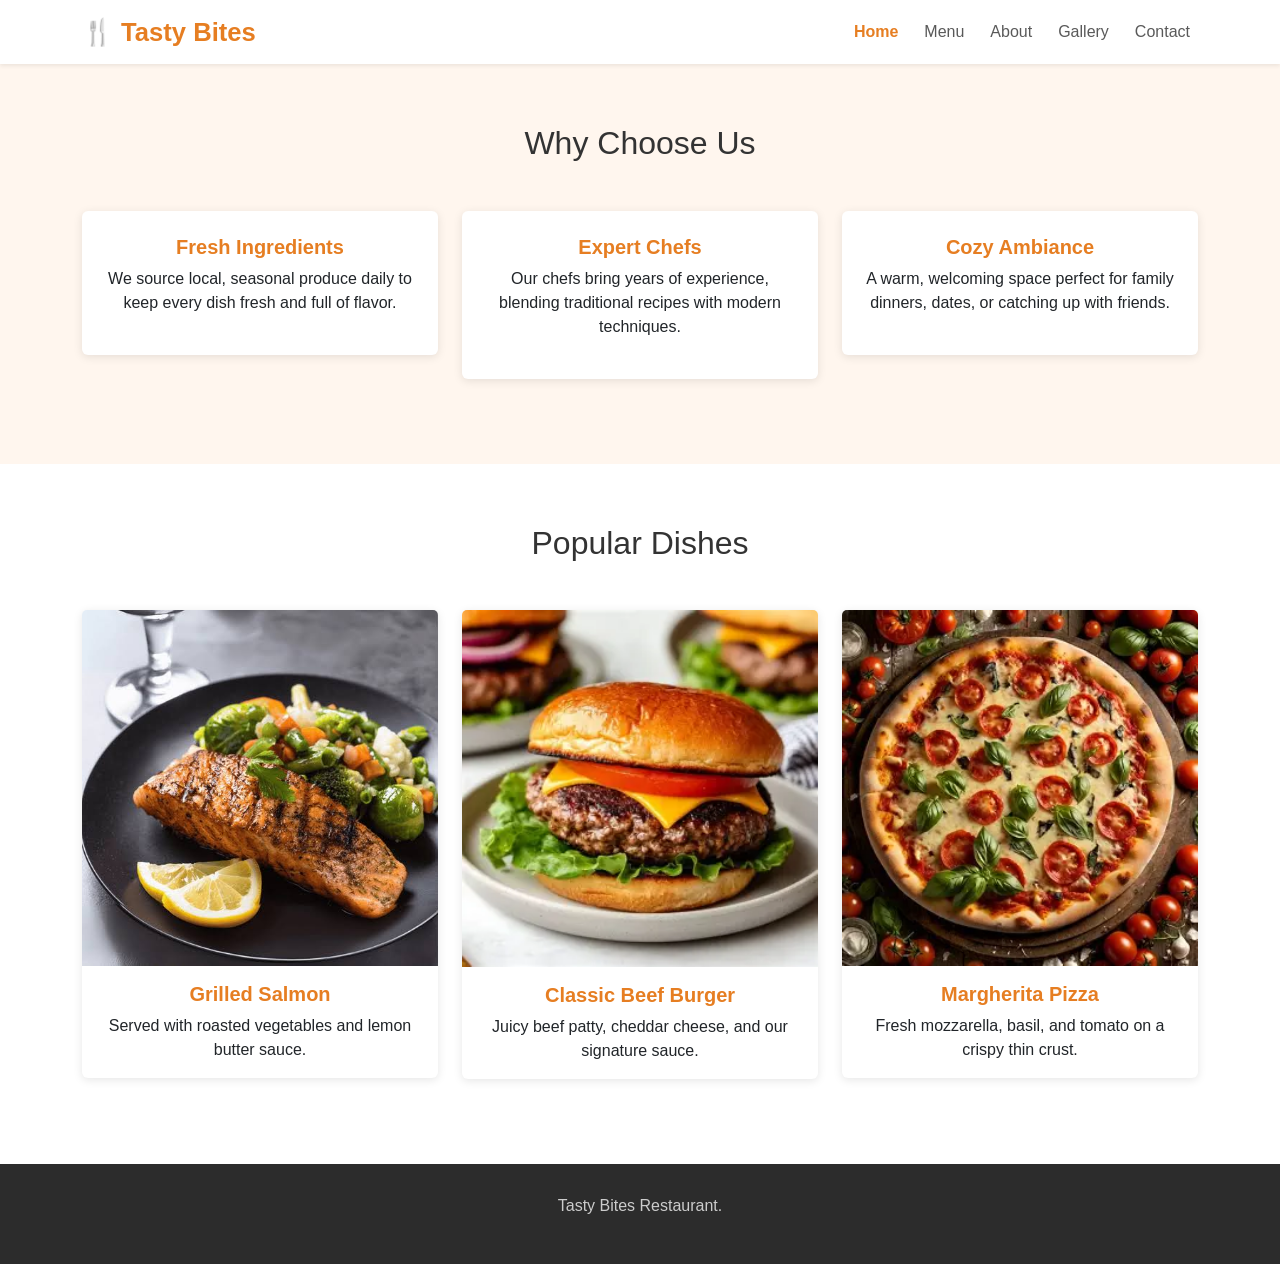
==== index.html @ 1f0e1c3d "Initial commit" ====
<!DOCTYPE html>
<html lang="en">
<head>
<meta charset="UTF-8">
<title>Tasty Bites | Home</title>
<meta name="viewport" content="width=device-width, initial-scale=1.0">
<link href="https://cdn.jsdelivr.net/npm/bootstrap@5.3.3/dist/css/bootstrap.min.css" rel="stylesheet">
<link href="css/style.css" rel="stylesheet">
</head>
<body>

<!-- NAVBAR -->
<nav class="navbar navbar-expand-lg navbar-light bg-white shadow-sm sticky-top">
  <div class="container">
    <a class="navbar-brand" href="index.html">🍴 Tasty Bites</a>
    <button class="navbar-toggler" type="button" data-bs-toggle="collapse" data-bs-target="#navMenu">
      <span class="navbar-toggler-icon"></span>
    </button>
    <div class="collapse navbar-collapse" id="navMenu">
      <ul class="navbar-nav ms-auto">
        <li class="nav-item"><a class="nav-link active" href="index.html">Home</a></li>
        <li class="nav-item"><a class="nav-link" href="menu.html">Menu</a></li>
        <li class="nav-item"><a class="nav-link" href="about.html">About</a></li>
        <li class="nav-item"><a class="nav-link" href="gallery.html">Gallery</a></li>
        <li class="nav-item"><a class="nav-link" href="contact.html">Contact</a></li>
      </ul>
    </div>
  </div>
</nav>




<!-- FEATURES -->
<section class="bg-light-orange">
  <div class="container text-center">
    <h2 class="mb-5">Why Choose Us</h2>
    <div class="row">
      <div class="col-md-4">
        <div class="card p-4">
          <h5 class="card-title">Fresh Ingredients</h5>
          <p>We source local, seasonal produce daily to keep every dish fresh and full of flavor.</p>
        </div>
      </div>
      <div class="col-md-4">
        <div class="card p-4">
          <h5 class="card-title">Expert Chefs</h5>
          <p>Our chefs bring years of experience, blending traditional recipes with modern techniques.</p>
        </div>
      </div>
      <div class="col-md-4">
        <div class="card p-4">
          <h5 class="card-title">Cozy Ambiance</h5>
          <p>A warm, welcoming space perfect for family dinners, dates, or catching up with friends.</p>
        </div>
      </div>
    </div>
  </div>
</section>

<!-- POPULAR DISHES -->
<section>
  <div class="container text-center">
    <h2 class="mb-5">Popular Dishes</h2>
    <div class="row">
      <div class="col-md-4">
        <div class="card">
          <img src="images/img1.jpg" class="card-img-top" alt="Dish 1">
          <div class="card-body">
            <h5 class="card-title">Grilled Salmon</h5>
            <p class="card-text">Served with roasted vegetables and lemon butter sauce.</p>
          </div>
        </div>
      </div>
      <div class="col-md-4">
        <div class="card">
          <img src="images/img2.jpg" class="card-img-top" alt="Dish 2">
          <div class="card-body">
            <h5 class="card-title">Classic Beef Burger</h5>
            <p class="card-text">Juicy beef patty, cheddar cheese, and our signature sauce.</p>
          </div>
        </div>
      </div>
      <div class="col-md-4">
        <div class="card">
          <img src="images/img3.jpg" class="card-img-top" alt="Dish 3">
          <div class="card-body">
            <h5 class="card-title">Margherita Pizza</h5>
            <p class="card-text">Fresh mozzarella, basil, and tomato on a crispy thin crust.</p>
          </div>
        </div>
      </div>
    </div>
  </div>
</section>

<!-- FOOTER -->
<footer>
  <div class="container">
    <p> Tasty Bites Restaurant. </p>
  </div>
</footer>
<script src="https://cdn.jsdelivr.net/npm/bootstrap@5.3.3/dist/js/bootstrap.bundle.min.js"></script>
</body>
</html>
---- css/style.css ----
/* ===== Tasty Bites - Custom Styles ===== */

body {
    font-family: 'Segoe UI', Arial, sans-serif;
    color: #333;
}

/* Navbar */
.navbar-brand {
    font-weight: bold;
    font-size: 1.6rem;
    color: #e67e22 !important;
}

.navbar-nav .nav-link {
    font-weight: 500;
    margin-left: 10px;
}

.navbar-nav .nav-link.active {
    color: #e67e22 !important;
    font-weight: bold;
}

/* Hero Section */
.hero {
    background: linear-gradient(rgba(0,0,0,0.5), rgba(0,0,0,0.5)), url('../images/hero.jpg');
    background-size: cover;
    background-position: center;
    color: #fff;
    padding: 120px 20px;
    text-align: center;
}

.hero h1 {
    font-size: 3rem;
    font-weight: bold;
}

.btn-orange {
    background-color: #e67e22;
    color: #fff;
    border: none;
}

.btn-orange:hover {
    background-color: #cf711d;
    color: #fff;
}

/* Cards */
.card {
    border: none;
    box-shadow: 0 2px 10px rgba(0,0,0,0.1);
    margin-bottom: 25px;
}

.card-title {
    color: #e67e22;
    font-weight: bold;
}

/* Section spacing */
section {
    padding: 60px 0;
}

.bg-light-orange {
    background-color: #fff6ee;
}

/* Gallery */
.gallery-img {
    width: 100%;
    height: 220px;
    object-fit: cover;
    border-radius: 6px;
    margin-bottom: 20px;
    transition: transform 0.3s ease;
}

.gallery-img:hover {
    transform: scale(1.05);
}

/* Footer */
footer {
    background-color: #2c2c2c;
    color: #ccc;
    padding: 30px 0;
    text-align: center;
}

footer a {
    color: #e67e22;
}

/* Menu page */
.menu-item {
    border-bottom: 1px dashed #ccc;
    padding: 15px 0;
}

.menu-price {
    color: #e67e22;
    font-weight: bold;
    float: right;
}

/* Contact form */
.contact-box {
    background-color: #fff;
    padding: 30px;
    border-radius: 8px;
    box-shadow: 0 2px 10px rgba(0,0,0,0.1);
}
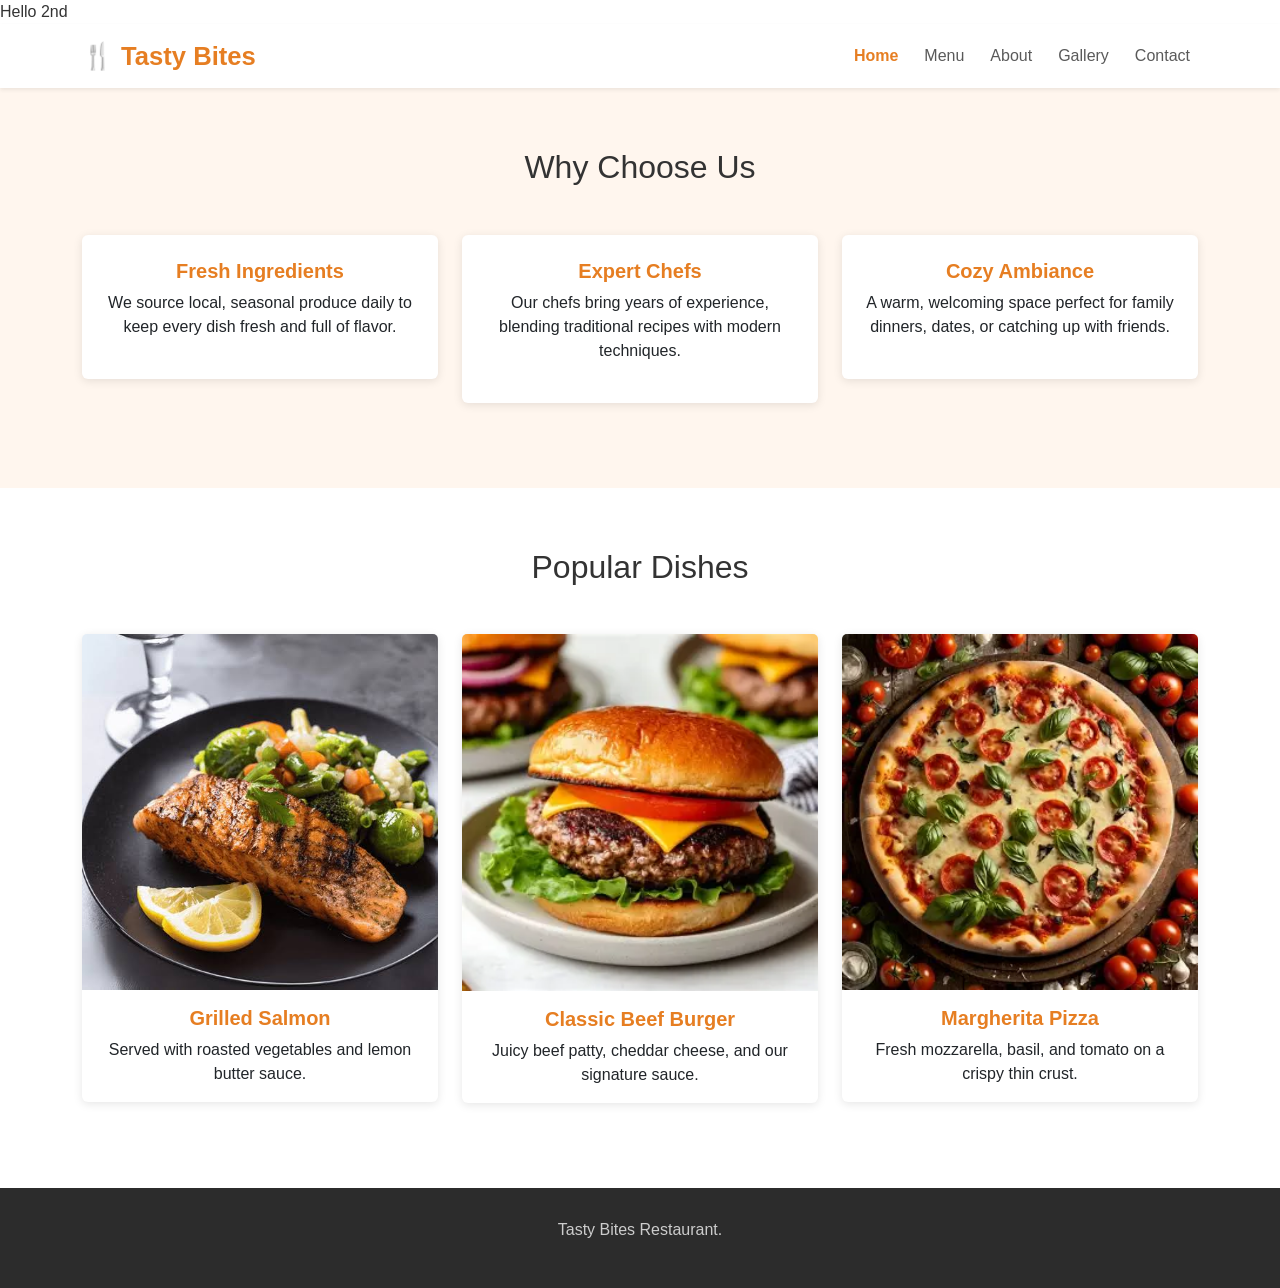
==== commit e7e34ce0: "Updated index page" ====
--- a/index.html
+++ b/index.html
@@ -8,7 +8,7 @@
 <link href="css/style.css" rel="stylesheet">
 </head>
 <body>
-
+Hello 2nd
 <!-- NAVBAR -->
 <nav class="navbar navbar-expand-lg navbar-light bg-white shadow-sm sticky-top">
   <div class="container">
